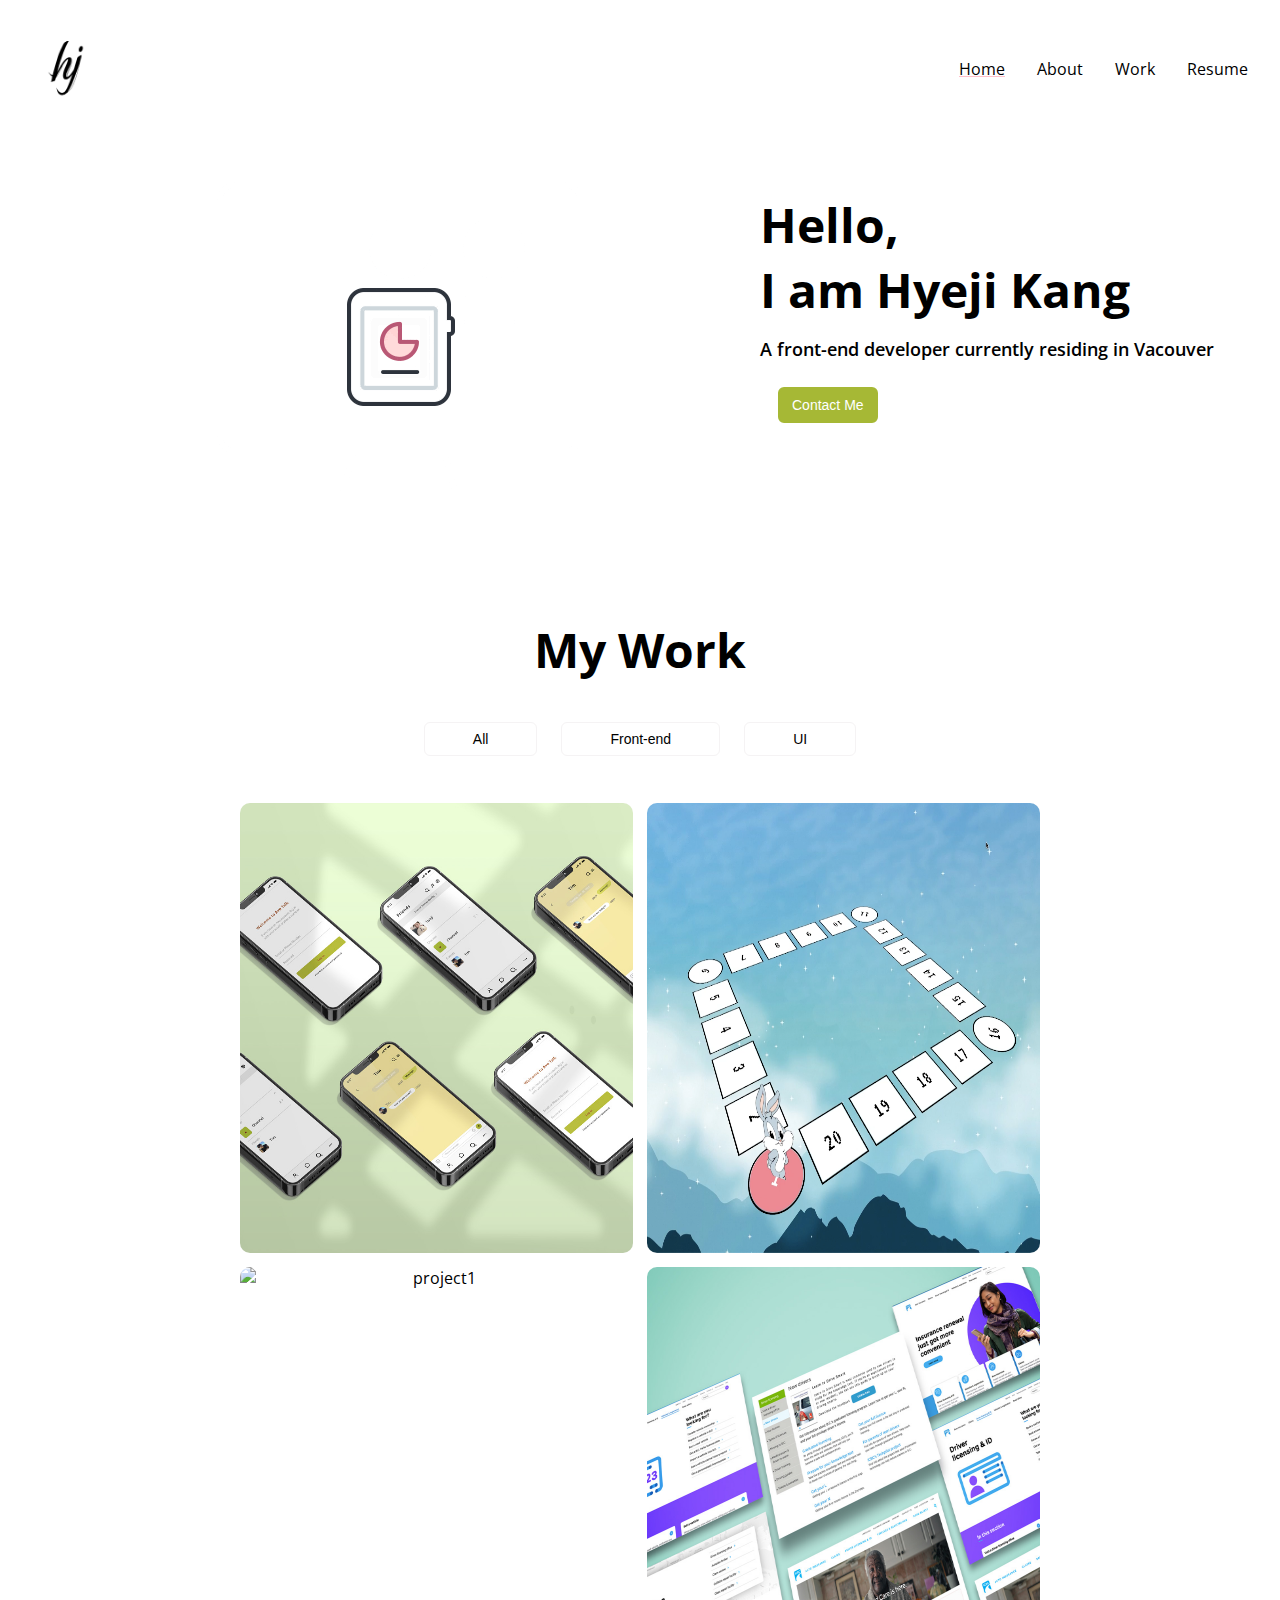
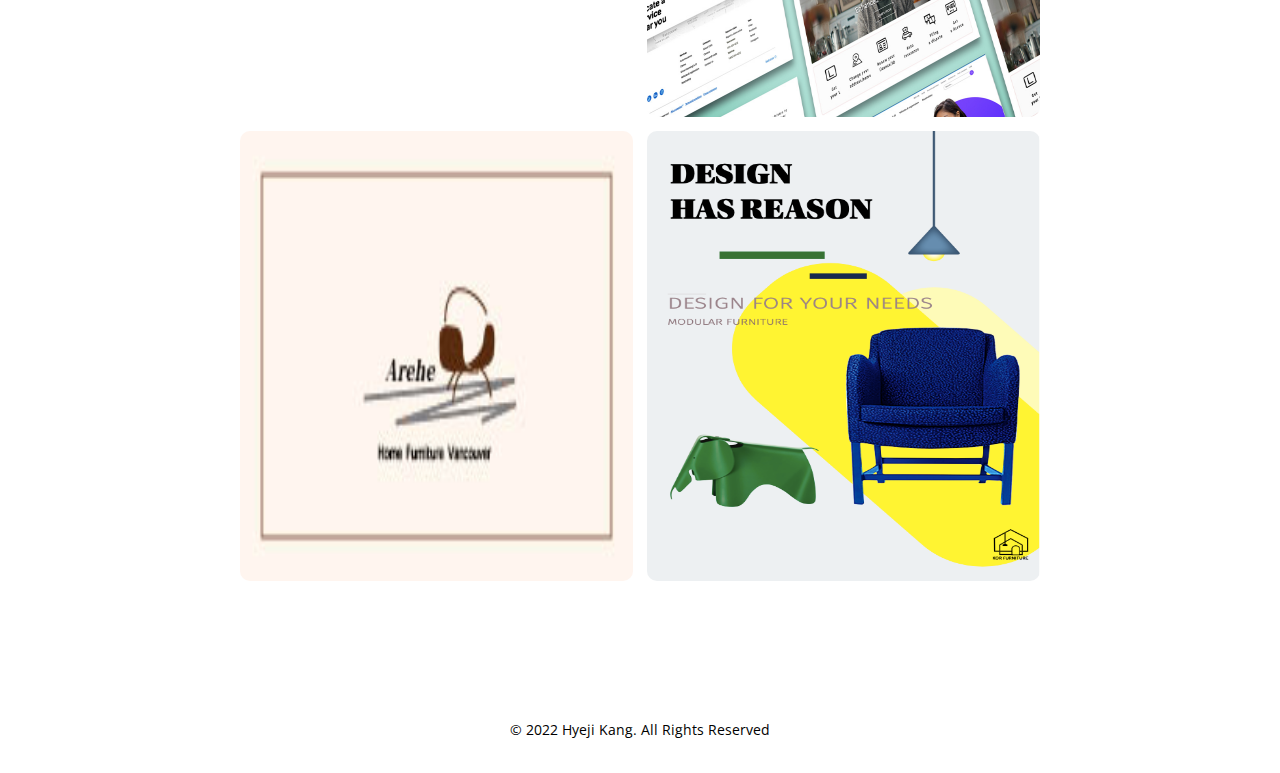
==== index.html @ e7fb8210 "Inserted files" ====
<!DOCTYPE html>
<html lang="en-CA">
    <head>
        <meta charset="UTF-8">
        <meta name="viewport" content="width=device-width, initial-scale=1.0">
        <title>Hyeji's Portfolio</title>
        <meta name="description" content="">
        <meta name="author" content="Hyeji">
        <link rel="icon" type="image/png" href="imgs/favicon.png"> 
        <script src="https://kit.fontawesome.com/8adf1c13b4.js" crossorigin="anonymous"></script>
        <link rel="stylesheet" href="https://fonts.googleapis.com/css2?family=Open+Sans:wght@400;600;700&display=swap">
        <link rel="stylesheet" href="default.css">
        <link rel="stylesheet" href="style.css">
        <script src="main.js" defer></script>
    </head>
    <body>
        <!-- Nav bar -->
        <nav id="navbar">
            <div class="navbar__logo">
            <a href="index.html"><img src="imgs/logo_Hyeji.png" alt="personal_logo"</a>
            </div>
            <div class="navbar__menu">
                <ul class="navbar__menu">
                    <li class="navbar__menu__item active"<a href="index.html">Home</a></li>
                    <li class="navbar__menu__item"><a href="about.html">About</a></li>
                    <li class="navbar__menu__item">Work</a></li>
                    <li class="navbar__menu__item">Resume</li>
                </ul>
            </div>
        </nav>
        <!-- Home -->
        <section id="home" class="section">
            <div class="home__col-left">
                <img src="imgs/home.gif" alt="web developer gif" class="hom__avartar">
            </div>
            <div class="home__col-right">
                <h1 class="home__title">Hello, <br>I am Hyeji Kang</h1>
                <h2 class="home__description">A front-end developer currently residing in Vacouver</h2>
                <button class="home__contact">Contact Me</button>
            </div>
        </section>
        <!-- About -->
        <!-- <section id="about" class="section section__container"> 
            <h1>Hello I'm Hyeji</h1>
            <p>I am a digital Design & Development student at BCIT with a deiverse skillset of UI Design and fornt-end Web Development.</p>
            <div class="about__majors">
                <div class="major">
                    <div class="major__icon">
                        <i class="fa-brands fa-html5"></i>
                    </div>
                    <h2 class="major__title">Front-end</h2>
                    <p class="major__description">HTML, CSS, JavaScript, React</p>
                </div>
                <div class="major">
                    <div class="major__icon">
                        <i class="fa-brands fa-figma"></i>
                    </div>
                    <h2 class="major__title">Web Design</h2>
                    <p class="major__description">Wordpress, Adobe XD, Figma</p>
                </div>
                <div class="major">
                    <div class="major__icon">
                        <i class="fa-solid fa-object-group"></i>
                    </div>
                    <h2 class="major__title">Graphi Design</h2>
                    <p class="major__description">Adobe Photoshop, Illustrator, InDesign,<br> After Effect, Aero, Premiere</p>
                </div>
            </div>
        </section>
        <!-- Skill 
        <section id="skills" class="section">
            <div class="section__container">
                <h1>Skills</h1>
                <h2>Skills & Attributes</h2>
                <p>Passion for learning new technologies. Capable of working within a team environment and independently. Ability to plan and time schedule, work under strict time pressure and adapt quickly when needed.</p>
                <div class="skillset">
                    <div class="skillset__left">
                        <h3 class="skillset__title">Skills</h3>
                        <div class="skill">
                            <div class="skill__description">
                                <span>HTML</span>
                                <span>99%</span>
                            </div>
                            <div class="skill__bar">
                                <div class="skill__value" style="width: 99%;"></div>
                            </div>
                        </div>
                        <div class="skill">
                            <div class="skill__description">
                                <span>CSS</span>
                                <span>99%</span>
                            </div>
                            <div class="skill__bar">
                                <div class="skill__value" style="width: 99%;"></div>
                            </div>
                        </div>
                        <div class="skill">
                            <div class="skill__description">
                                <span>JavaScript</span>
                                <span>90%</span>
                            </div>
                            <div class="skill__bar">
                                <div class="skill__value" style="width: 90%;"></div>
                            </div>
                        </div>
                        <div class="skill">
                            <div class="skill__description">
                                <span>React</span>
                                <span>30%</span>
                            </div>
                            <div class="skill__bar">
                                <div class="skill__value" style="width: 30%;"></div>
                            </div>
                        </div>
                        <div class="skill">
                            <div class="skill__description">
                                <span>Adobe XD</span>
                                <span>95%</span>
                            </div>
                            <div class="skill__bar">
                                <div class="skill__value" style="width: 99%;"></div>
                            </div>
                        </div>
                    </div>
                    <div class="skillset__right">
                        <div class="tools">
                            <h3 class="skillset__title">Tools</h3>
                            <ul class="tools__list">
                                <li><span>Sublime Text</span></li>
                                <li><span>Visual Studio Code</span></li>
                                <li><span>Adobe Programs</span></li>
                                <li><span>Figma</span></li>
                            </ul>
                        </div>
                        <div class="etc">
                            <h3 class="skillset__title">Etc</h3>
                            <ul class="etc__list">
                                <li><span>Git</span></li>
                                <li><span>XAMPP</span></li>
                                <li><span>MAMP</span></li>
                            </ul>
                        </div>
                    </div>
                </div>
            </div>
        </section>
        -->
        <!-- Work -->
        <section id="work" class="section">
            <h1>My Work</h1>
            <!-- <h3>Projects</h3> -->
            <!-- <div class="work__categories">
                <button class="category__btn">All<span class="category__count">6</span></button>
                <button class="category__btn">Front-end<span class="category__count">4</span></button>
                <button class="category__btn">UI<span class="category__count">2</span></button>
            </div> -->
            <div class="work__categories">
                <button class="category__btn">All</button>
                <button class="category__btn">Front-end</button>
                <button class="category__btn">UI</button>
            </div>
            <div class="work__projects">
                <a href="portfolio_avo/pg-avotalk.html" class="project" target="blank">
                    <img src="imgs/banner-mockup.jpg" alt="project1" class="project__img">
                    <div class="project__description">
                        <h3>project01</h3>
                        <span>Avo Talk</span>
                    </div>
                </a>
                <a href="portfolio_game/pg-game.html" class="project" target="blank">
                    <img src="imgs/game-banner.png" alt="project1" class="project__img">
                    <div class="project__description">
                        <h3>project02</h3>
                        <span>CSS Animations</span>
                    </div>
                </a>
                <a href="portfolio_svg/pg-svg.html" class="project" target="blank">
                    <img src="imgs/poster.png" alt="project1" class="project__img">
                    <div class="project__description">
                        <h3>project03</h3>
                        <span>SVG Animations</span>
                    </div>
                </a>
                <a href="portfolio_icbc/pg_icbc.html" class="project" target="blank">
                    <img src="imgs/icbc-banner.jpg" alt="project1" class="project__img">
                    <div class="project__description">
                        <h3>project04</h3>
                        <span>ICBC Usability</span>
                    </div>
                    </a>
                    <a href="github" class="project" target="blank">
                        <img src="imgs/stationery.jpg" alt="project1" class="project__img">
                        <div class="project__description">
                            <h3>project05</h3>
                            <span>stationery</span>
                        </div>
                    </a>
                <a href="github" class="project" target="blank">
                    <img src="imgs/poster_design.png" alt="project1" class="project__img">
                    <div class="project__description">
                        <h3>project06</h3>
                        <span>Ads Design</span>
                    </div>
                    </a>
            </div>
        </section>
        <!-- Contact -->
        <section id="contact" class="section">
            <div class="contact__links">
                <a href="https://github.com/hyejida" target="_blank">
                    <i class="fab fa-github"></i>
                </a>
                <a href="linkedin.com/in/hyeji-kang-275080228" target="_blank">
                    <i class="fa fa-linkedin-square"></i>
                </a>
                <p class="contact__rights">
                    &copy; 2022 Hyeji Kang. All Rights Reserved
                </p>
            </div>
            <!-- <div class="contact__email">owlgpwl94@gmail.com</div> -->
        </section>
    </body>
</html>
---- style.css ----
/* Global */
:root {
  /* Colour */
  --color-white: #fff;
  --color-black: #000000;
  --color-navy: #0d0f7a;
  --color-light-green: #a6b835;
  --color-yellow: #ebd35b;
  --color-dark-yellow: #ffb703;
  --color-light-blue: #98aaed;
  --color-blue: #546eeb;
  --color-red: #c90e37;
  --color-light-gray: #ebecf0;
  --color-gray: #bebebe;
  --color-pink: #ffc0cb;
  --color-light-pink: #ffddd6a6;
  --color-orange: #e76f52;
  --color-dark-white: #f5f3f4;

  /* Font size */
  --font-large: 48px;
  --font-medium: 28px;
  --font-regular: 18px;
  --font-small: 14px;
  --font-micro: 10px;

  /* Font weight */
  --weight-bold: 700;
  --weight-semi-bold: 600;
  --weight-regular: 400;

  /* size */
  --size-border-radius: 6px;

  /* Animation */
  --animation-duration: 300ms;
}
/* Universal Tags */
* {
  box-sizing: border-box;
  cursor: default;
}

body {
  font-family: "Open Sans", sans-serif;
  margin: 0;
  /* cursor: default; */
}

a {
  text-decoration: none;
  color: var(--color-black);
}

ul {
  padding-left: 0;
}

li {
  list-style: none;
}

button {
  background-color: transparent;
  cursor: pointer;
  border: none;
  outline: none;
}

/* Typography */
h1 {
  font-size: var(--font-large);
  font-weight: var(--weight-bold);
  color: var(--color-black);
  margin: 15px 0px;
}

h2 {
  font-size: var(--font-medium);
  font-weight: var(--weight-semi-bold);
  color: var(--color-navy);
  margin: 8px 0;
}

h3 {
  font-size: var(--font-regular);
  font-weight: var(--weight-regular);
  color: var(--color-black);
  margin: 4px 0;
}

/* Navbar */
#navbar {
  display: flex;
  justify-content: space-between;
  align-items: center;
  padding: 16px;
}

.navbar__logo img {
  width: 100px;
  height: 100px;
}

.navbar__menu {
  display: flex;
}

.navbar__menu__item {
  padding: 8px 12px;
  margin: 0 4px;
  border-radius: var(--size-border-radius);
}

.navbar__menu__item.active {
  color: var(--color-pink);
  text-decoration: underline;
  /* border: 1px solid var(--color-light-gray); */
  /* padding: 4px 10px; */
}

.navbar__menu__item:hover a {
  color: var(--color-pink);
  cursor: pointer;
}

/* Home */
#home {
  display: flex;
  padding: 40px;
  text-align: center;
  /* display: flex; */
}

.home__col-left {
  flex-basis: 60%;
}

.home__col-right {
  flex-basis: 40%;
  text-align: left;
}

.home__avatar {
  width: 250px;
  height: 250px;
  /* border-radius: 50%;
    border: 2px solid var(--color-white); */
}

.home__title,
.home__description {
  color: var(--color-black);
}

.home__description {
  font-size: var(--font-regular);
}

.home__contact {
  background-color: var(--color-light-green);
  font-size: var(--font-small);
  font-weight: var(--weight-regular);
  color: var(--color-white);
  margin: 18px;
  padding: 8px 12px;
  border: 2px solid var(--color-light-green);
  border-radius: var(--size-border-radius);
}

/* Section Common */
.section {
  padding: 50px;
  text-align: center;
  margin: auto;
}

.section__container {
  max-width: 1200px;
  margin: auto;
}

/* About */
.about__majors {
  display: flex;
  justify-content: space-between;
  margin: 80px 0;
}

.major__icon {
  width: 170px;
  height: 170px;
  line-height: 170px;
  font-size: 70px;
  /* background-color: var(--color-pink); */
  margin: auto;
  border: 1px solid var(--color-blue);
  border-radius: 50%;
  margin-bottom: 20px;
  color: var(--color-light-blue);
}

.major__icon i {
  transition: all 300ms ease;
}

.major__icon:hover i {
  color: var(--color-light-blue);
  transform: rotate(-30deg) scale(1.1);
}
.major__description {
  color: var(--color-gray);
  font-size: var(--font-small);
}

/* Skills */
#skills {
  /* background-color: #e5ece9; */
  background-color: #ffddd6a6;
}

.skill {
  margin-bottom: 32px;
}

.skillset {
  display: flex;
  background-color: #d8e2dc;
  color: #03045e;
  margin: 25px 0;
}

.skillset__left {
  flex-basis: 55%;
  background-color: #e8e8e4;
  padding: 20px 40px;
}

.skillset__title {
  margin-bottom: 30px;
  font-weight: var(--weight-semi-bold);
}

.skillset__right {
  flex-basis: 45%;
}

.tools {
  background-color: #ece4db;
}

.skill__description {
  display: flex;
  justify-content: space-between;
}

.skill__value {
  height: 4px;
  background-color: #f4a261;
}
.skill__bar {
  width: 100%;
  height: 4px;
  margin: 15px 0;
  background-color: var(--color-light-gray);
}

.tools,
.etc {
  padding: 20px;
}

#skills li {
  padding: 5px;
}

/* Work */

.work__categories {
  margin: 40px;
}

.category__btn {
  border: 1px solid var(--color-dark-white);
  border-radius: var(--size-border-radius);
  font-size: var(--font-small);
  padding: 8px 48px;
  margin: 0 10px;
}

.category__btn.active,
.category__btn:hover {
  background-color: var(--color-light-gray);
  /* color: var(--color-white); */
  font-weight: var(--weight-semi-bold);
}

.category__btn.active .category__count,
.category__btn:hover .category__count {
  opacity: 1;
  top: 0;
}
/* .category__count {
    background-color: var(--color-dark-yellow);
    border-radius: 50%;
    color: var(--color-white);
    width: 18px;
    height: 18px;
    line-height: 18px;
    display: inline-block;
    margin-left: 4px;
    position: relative;
    top: -20px;
    left: 4px;
    opacity: 0;
    transition: all var(--animation-duration) ease-in;
} */

.work__projects {
  display: flex;
  flex-wrap: wrap;
  justify-content: center;
}

.project {
  position: relative;
  display: flex;
  justify-content: center;
  align-items: center;
  width: 33.33%;
  height: 450px;
  margin: 7px;
  /* background-color: var(--color-light-blue); */
}

.project__img {
  max-width: 100%;
  max-height: 100%;
  border-radius: 10px;
}

.project__description {
  display: flex;
  position: absolute;
  top: 0;
  left: 0;
  width: 100%;
  height: 100%;
  flex-direction: column;
  justify-content: center;
  background-color: var(--color-black);
  opacity: 0;
  transform: translateY(10px);
  transition: all var(--animation-duration) ease-in;
  border-radius: 10px;
}

.project:hover .project__description {
  opacity: 0.8;
  transform: translateY(0px);
}

.project__description,
.project__description h3 {
  color: var(--color-white);
}

.project__description h3:after {
  content: "";
  width: 25px;
  height: 2px;
  background-color: var(--color-dark-white);
  display: block;
  position: relative;
  left: 50%;
  margin-left: -12px;
  margin-top: 8px;
}

/* Contact */
#contact {
  /* background-color: var(--color-light-pink); */
  padding: 20px;
}

/* .contact__title, */
.contact__email {
  color: var(--color-black);
}

.contact__links {
  font-size: var(--font-medium);
  margin: 10px 0;
}

.contact__links i {
  padding: 0 10px;
  color: var(--color-gray);
}

.contact__links i:hover {
  transform: scale(1.1);
  color: var(--color-pink);
}

.contact__rights {
  font-size: var(--font-small);
}


.work__projects img {
  width: 100%;
  height: 100%;
}
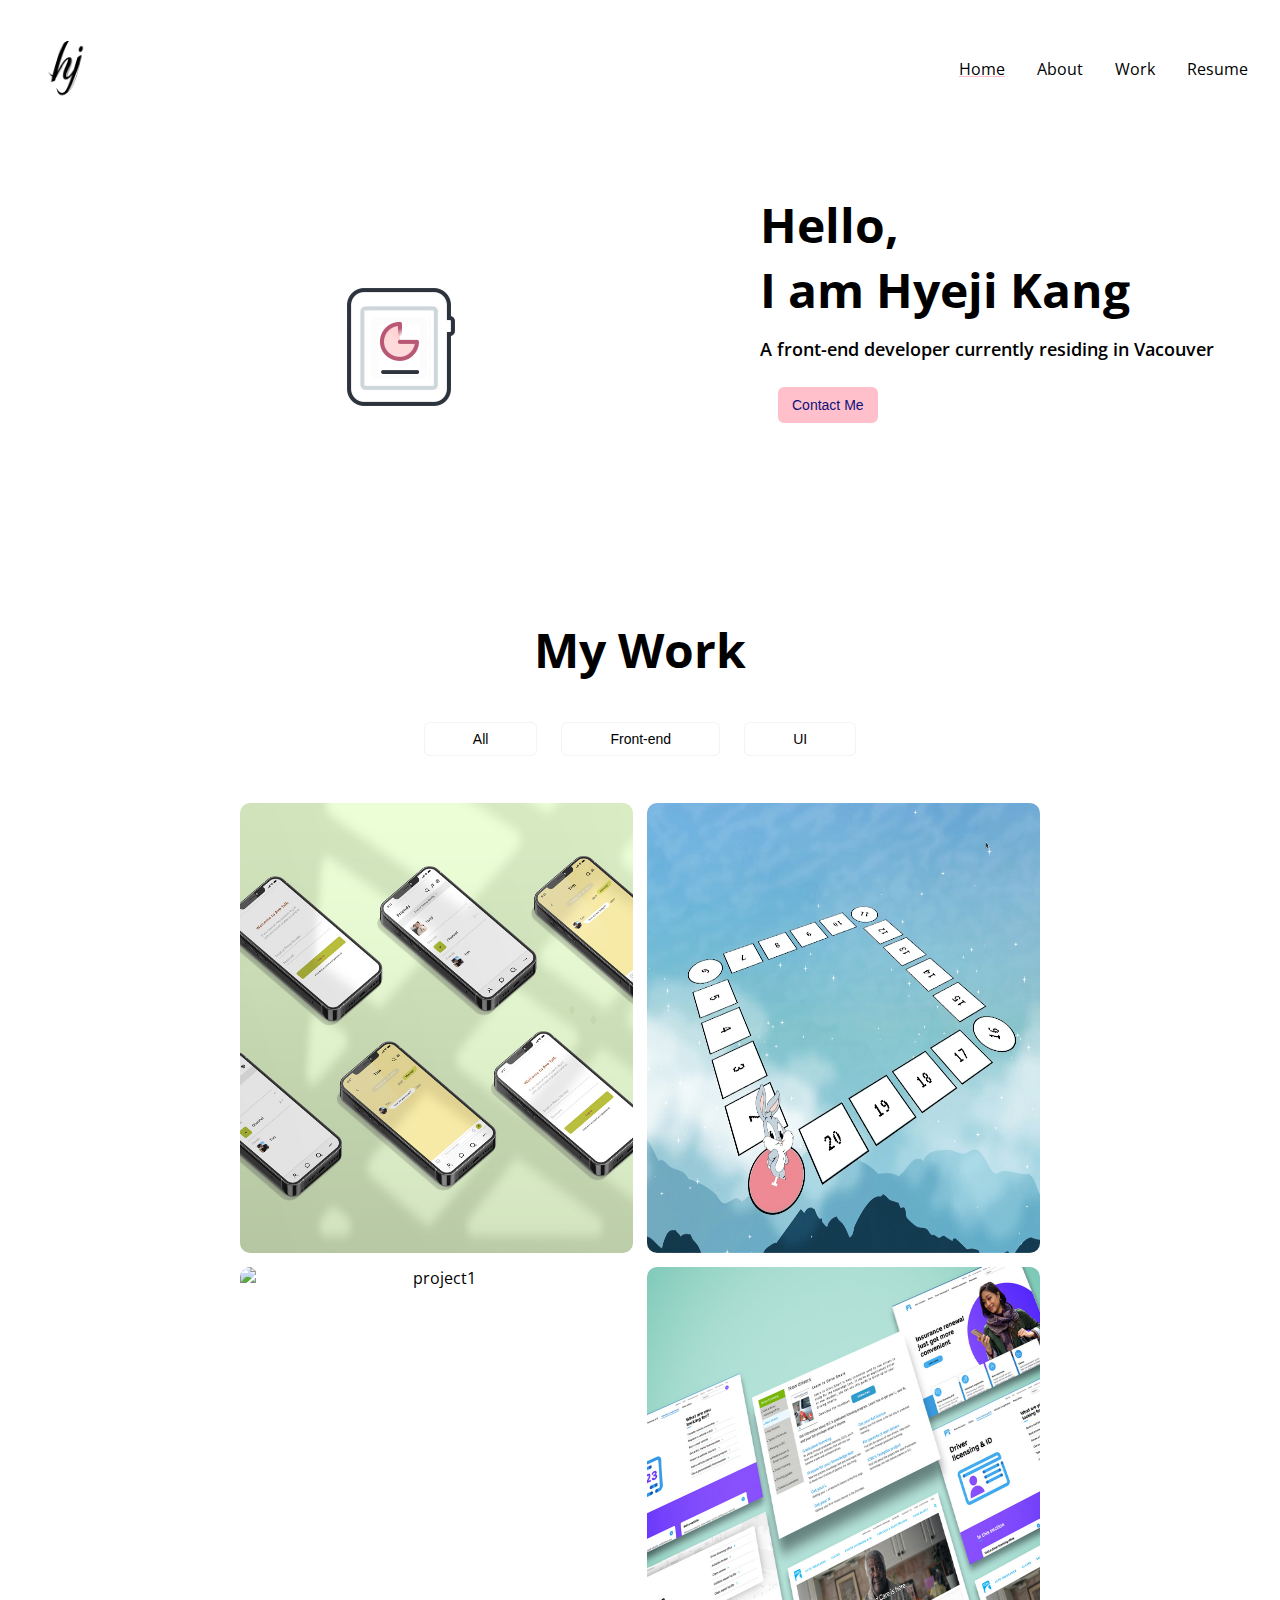
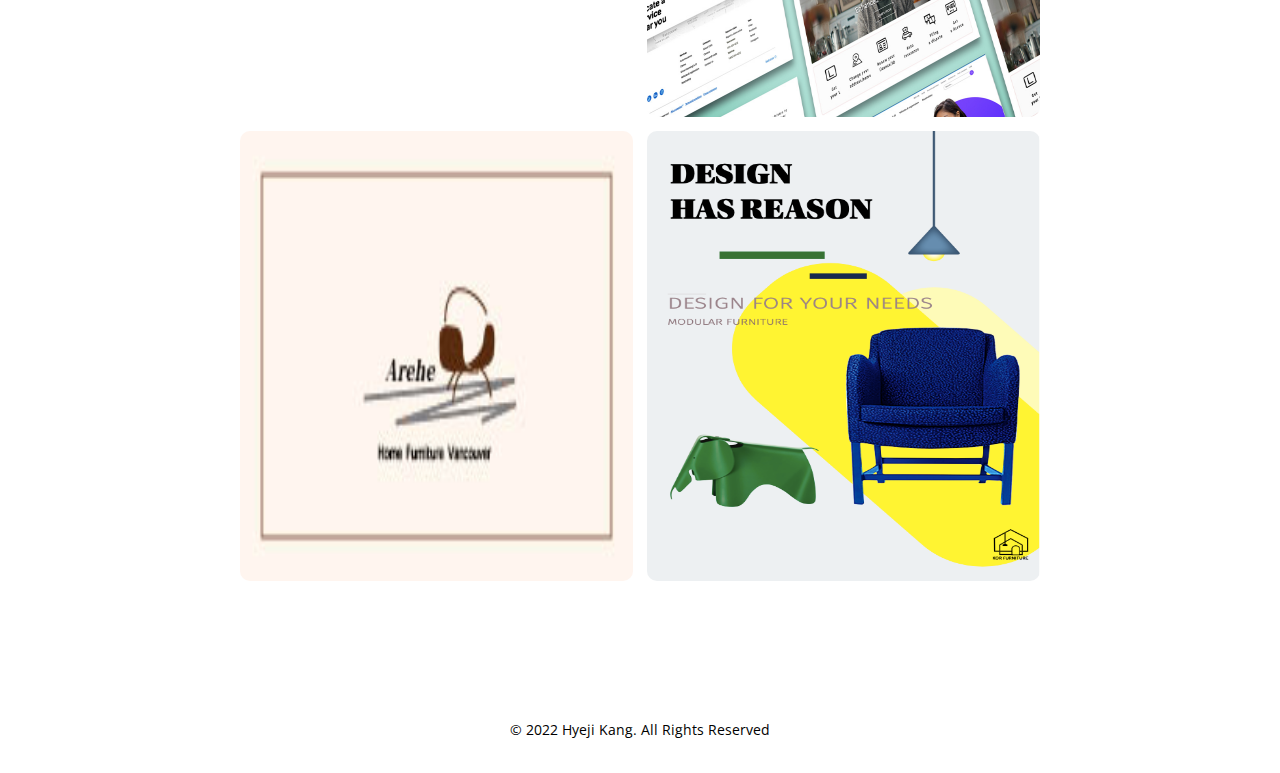
==== commit 67b2b3c0: "changed a image" ====
--- a/index.html
+++ b/index.html
@@ -189,7 +189,7 @@
                     </div>
                     </a>
                     <a href="github" class="project" target="blank">
-                        <img src="imgs/stationery.jpg" alt="project1" class="project__img">
+                        <img src="imgs/stationery_arehe.jpg" alt="project1" class="project__img">
                         <div class="project__description">
                             <h3>project05</h3>
                             <span>stationery</span>
--- a/style.css
+++ b/style.css
@@ -158,13 +158,13 @@
 }
 
 .home__contact {
-  background-color: var(--color-light-green);
+  background-color: var(--color-pink);
   font-size: var(--font-small);
   font-weight: var(--weight-regular);
-  color: var(--color-white);
+  color: var(--color-navy);
   margin: 18px;
   padding: 8px 12px;
-  border: 2px solid var(--color-light-green);
+  border: 2px solid var(--color-pink);
   border-radius: var(--size-border-radius);
 }
 
@@ -194,10 +194,10 @@
   font-size: 70px;
   /* background-color: var(--color-pink); */
   margin: auto;
-  border: 1px solid var(--color-blue);
+  border: 1px solid var(--color-pink);
   border-radius: 50%;
   margin-bottom: 20px;
-  color: var(--color-light-blue);
+  color: var(--color-pink);
 }
 
 .major__icon i {
@@ -205,7 +205,7 @@
 }
 
 .major__icon:hover i {
-  color: var(--color-light-blue);
+  color: var(--color-navy);
   transform: rotate(-30deg) scale(1.1);
 }
 .major__description {
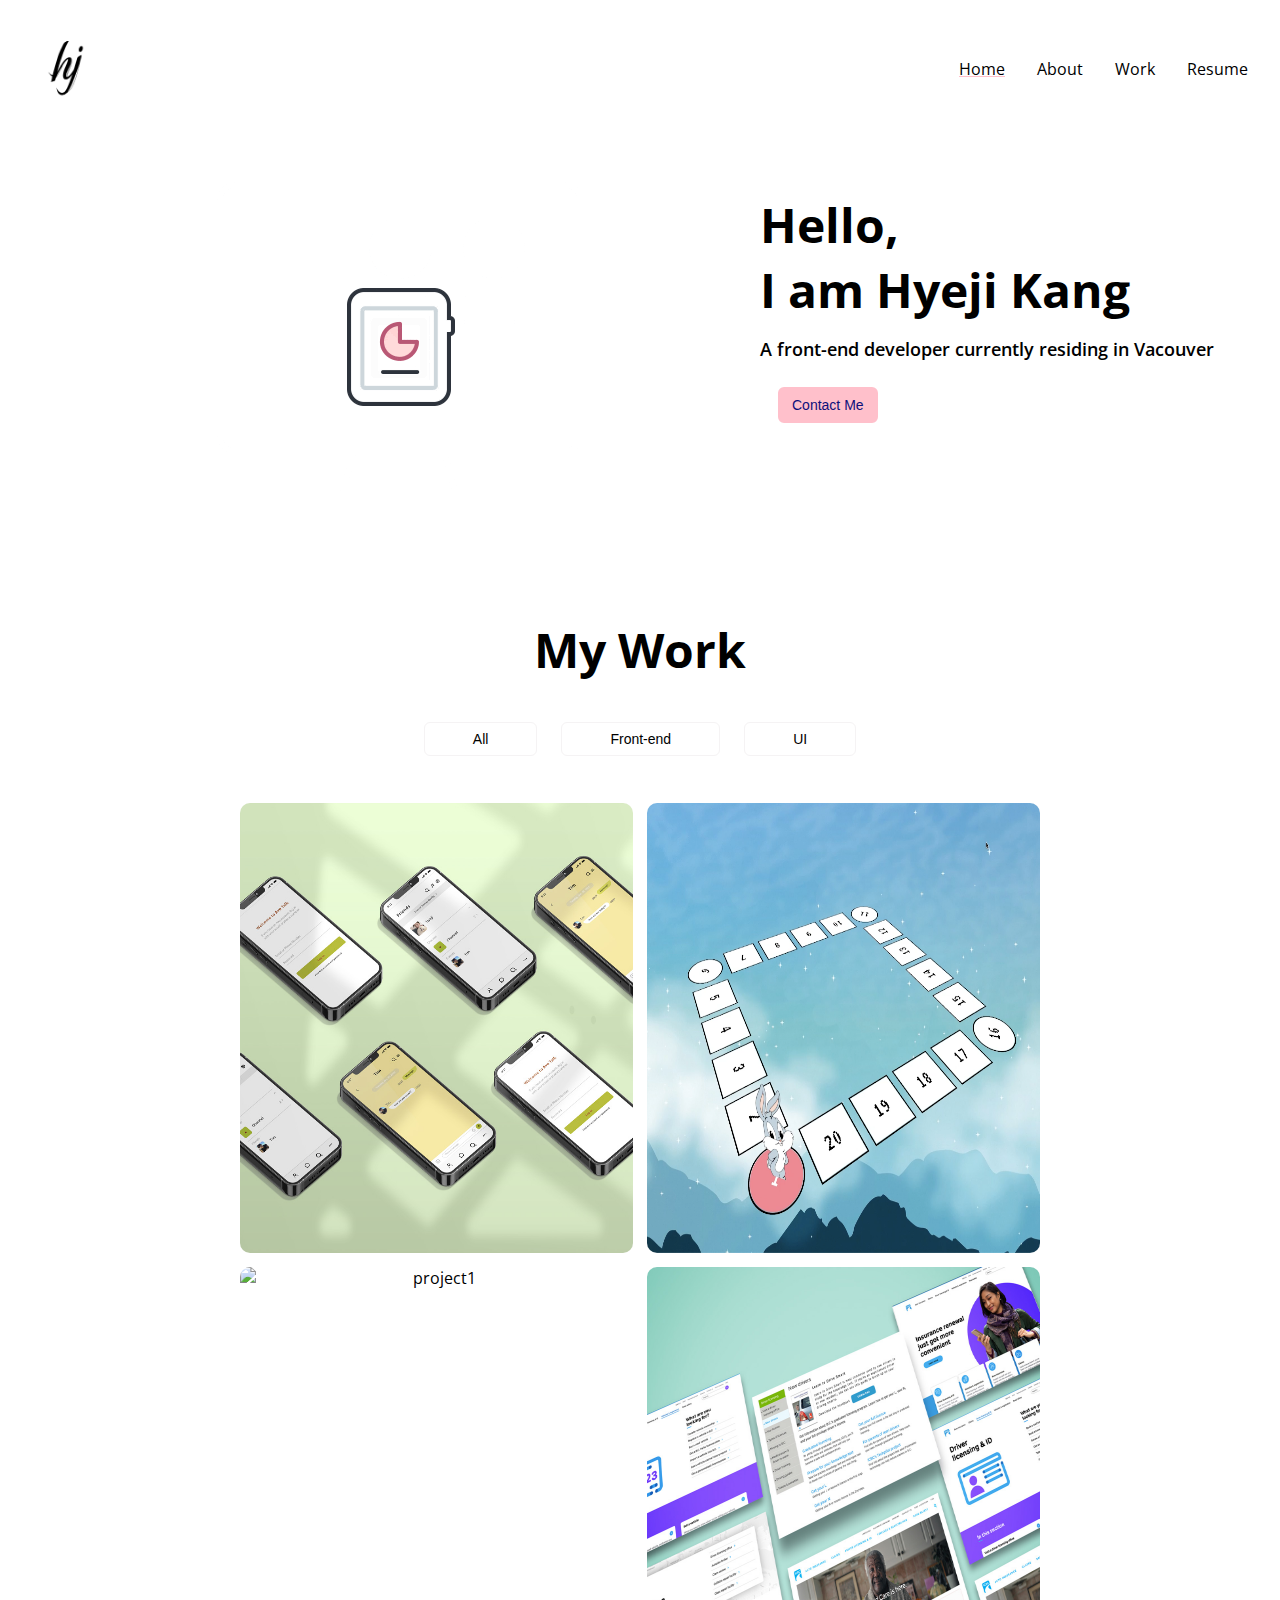
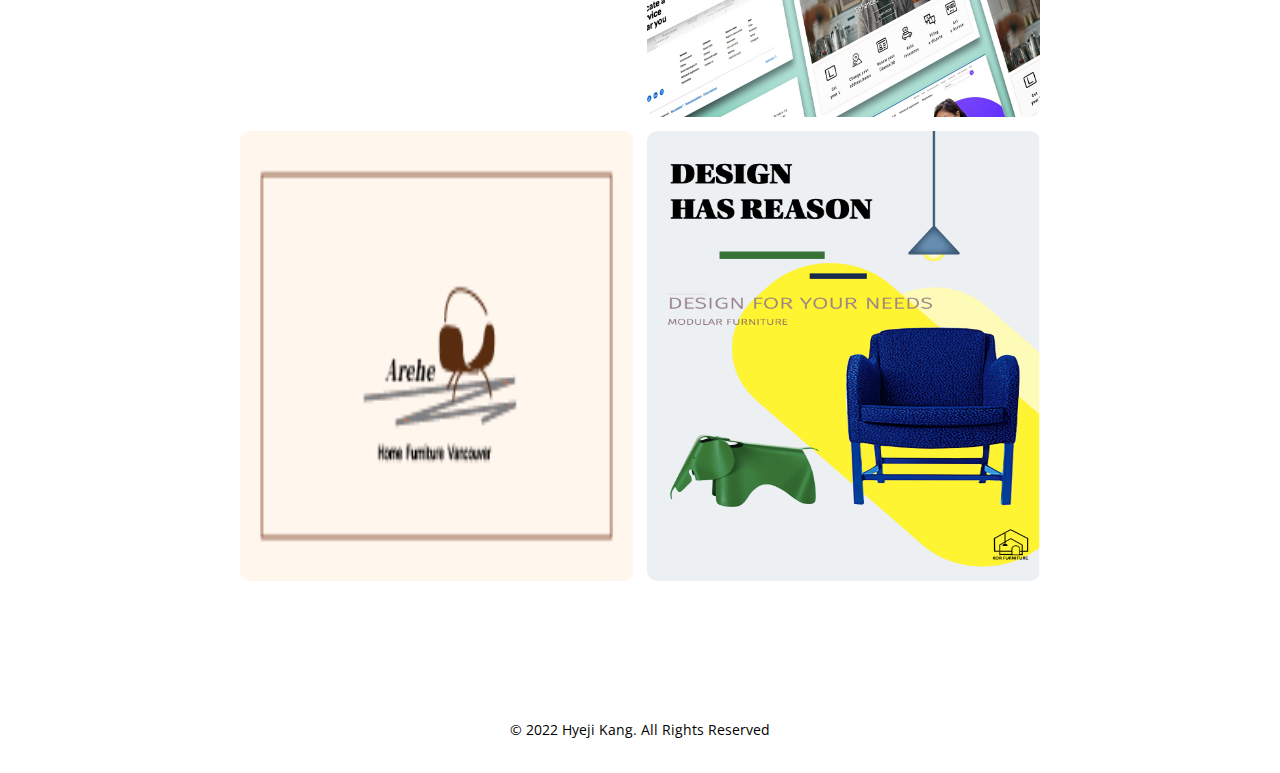
==== commit a1219f10: "changed a image to png" ====
--- a/index.html
+++ b/index.html
@@ -189,7 +189,7 @@
                     </div>
                     </a>
                     <a href="github" class="project" target="blank">
-                        <img src="imgs/stationery_arehe.jpg" alt="project1" class="project__img">
+                        <img src="imgs/stationery03.png" alt="project1" class="project__img">
                         <div class="project__description">
                             <h3>project05</h3>
                             <span>stationery</span>
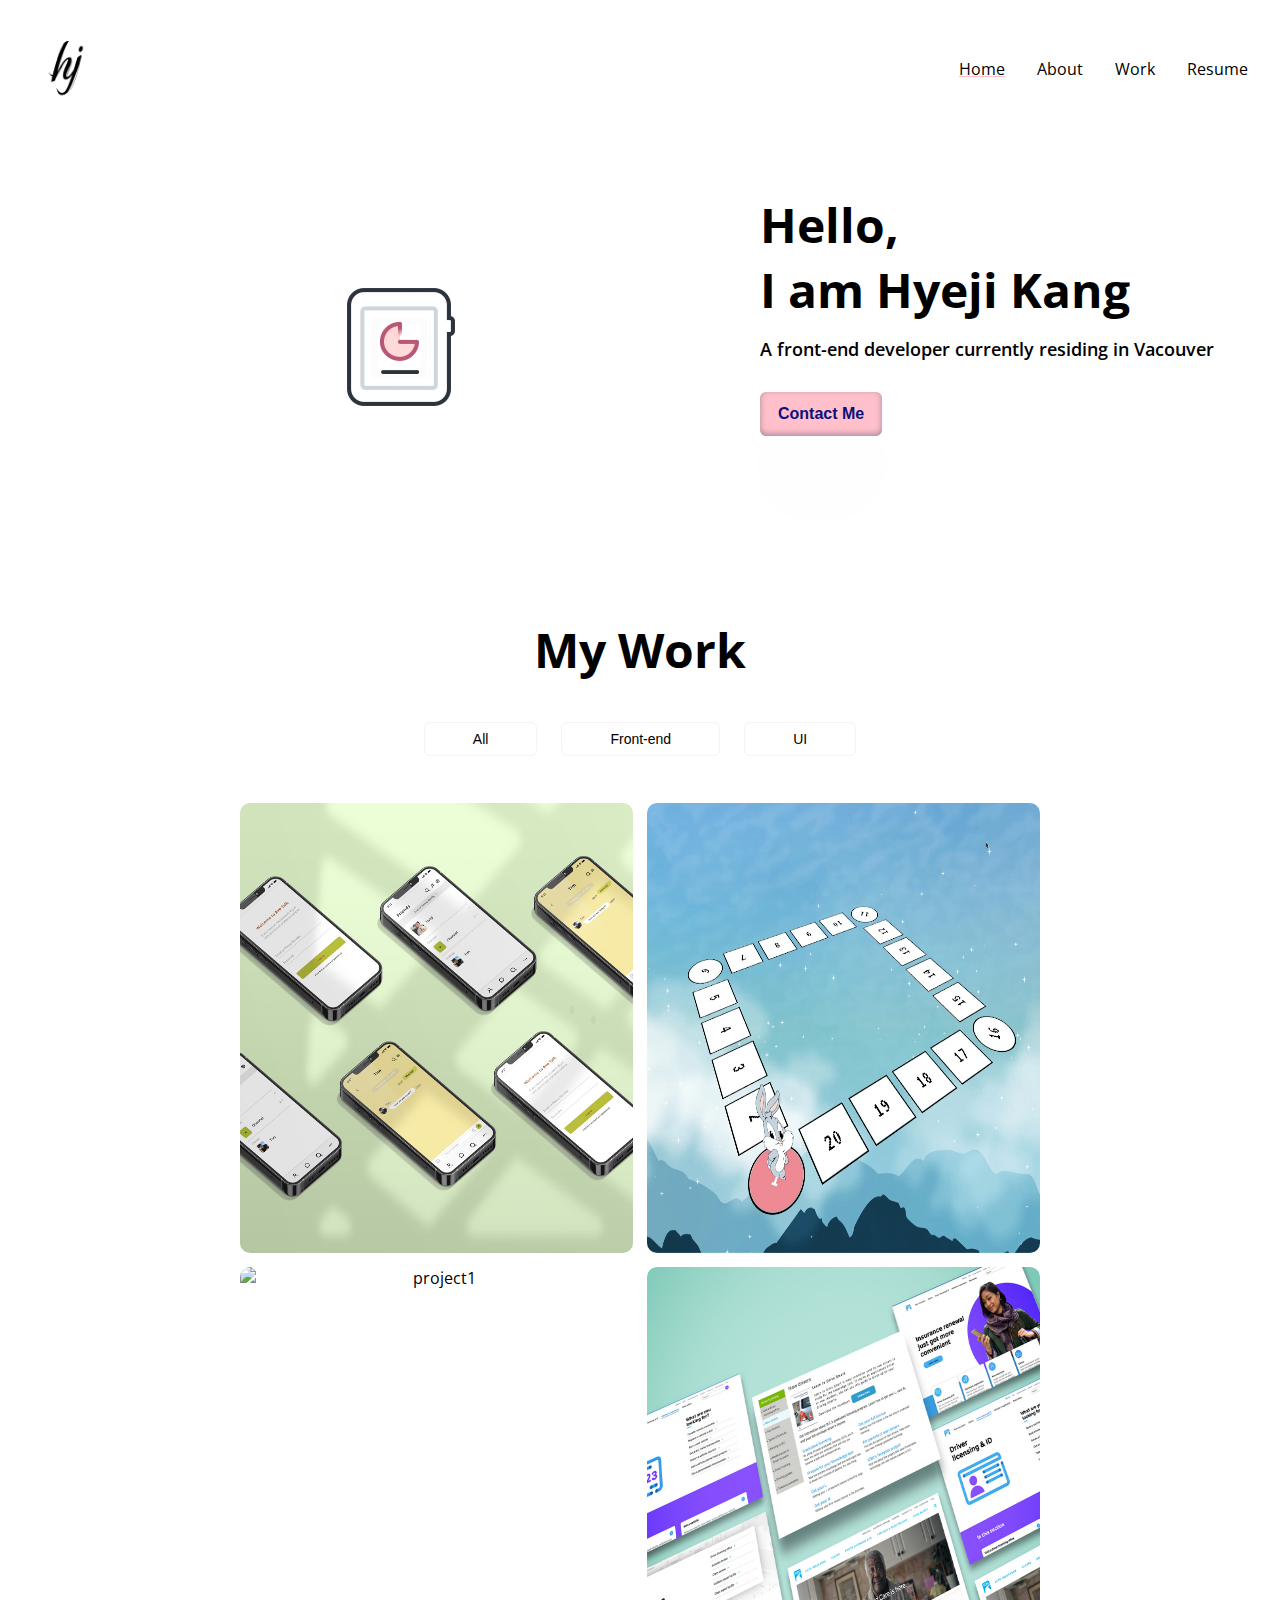
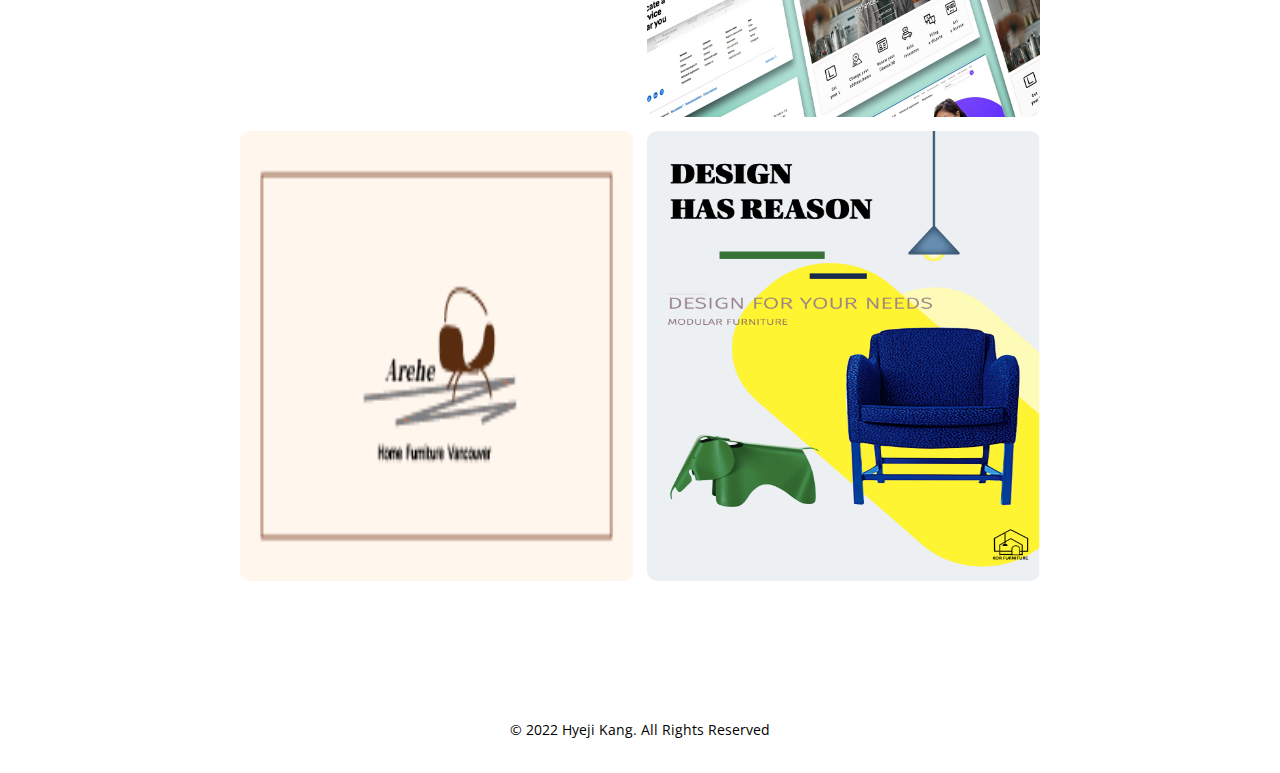
==== commit 937097de: "move to a section" ====
--- a/index.html
+++ b/index.html
@@ -23,7 +23,7 @@
                 <ul class="navbar__menu">
                     <li class="navbar__menu__item active"<a href="index.html">Home</a></li>
                     <li class="navbar__menu__item"><a href="about.html">About</a></li>
-                    <li class="navbar__menu__item">Work</a></li>
+                    <li class="navbar__menu__item"><a href="#work">Work</a></li>
                     <li class="navbar__menu__item">Resume</li>
                 </ul>
             </div>
--- a/style.css
+++ b/style.css
@@ -21,6 +21,7 @@
   --font-large: 48px;
   --font-medium: 28px;
   --font-regular: 18px;
+  --font-semi-small: 16px;
   --font-small: 14px;
   --font-micro: 10px;
 
@@ -159,13 +160,14 @@
 
 .home__contact {
   background-color: var(--color-pink);
-  font-size: var(--font-small);
-  font-weight: var(--weight-regular);
+  font-size: var(--font-semi-small);
+  font-weight: var(--weight-semi-bold);
   color: var(--color-navy);
-  margin: 18px;
-  padding: 8px 12px;
-  border: 2px solid var(--color-pink);
+  margin-top: 23px;
+  padding:13px 18px;
+  /* border: 2px solid var(--color-light-blue); */
   border-radius: var(--size-border-radius);
+  box-shadow: rgba(50, 50, 93, 0.25) 0px 50px 100px -20px, rgba(0, 0, 0, 0.3) 0px 30px 60px -30px, rgba(10, 37, 64, 0.35) 0px -2px 6px 0px inset;
 }
 
 /* Section Common */
